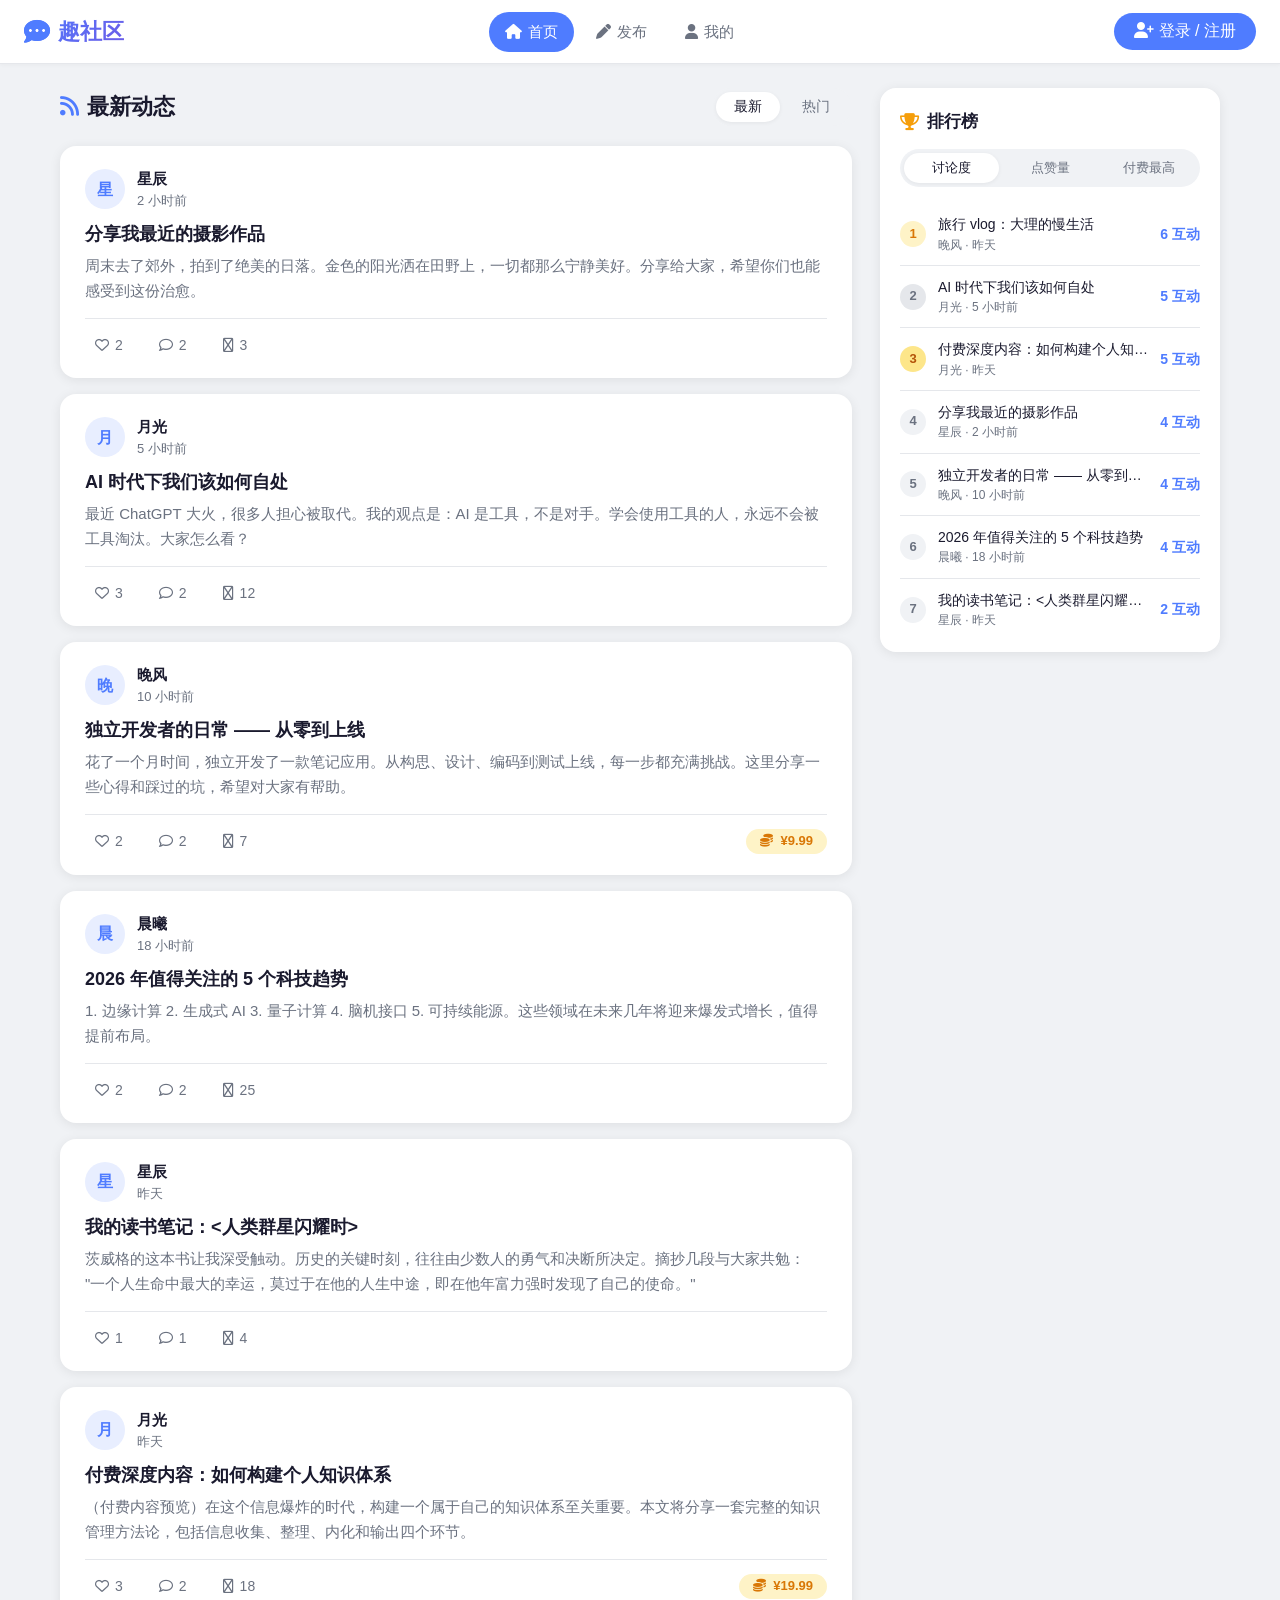
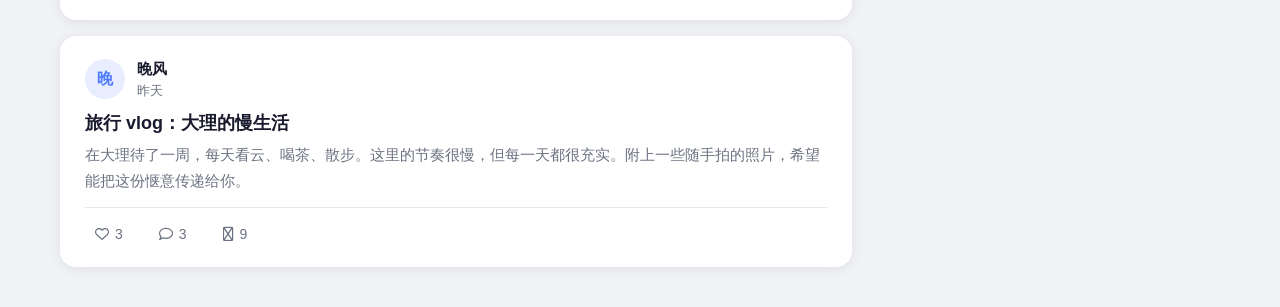
==== deepseek_html_20260630_fe4e13.html @ 23876067 "Add files via upload" ====
<!DOCTYPE html>
<html lang="zh-CN">
<head>
    <meta charset="UTF-8" />
    <meta name="viewport" content="width=device-width, initial-scale=1.0" />
    <title>趣社区 - 自由分享交流</title>
    <!-- Font Awesome -->
    <link rel="stylesheet" href="https://cdnjs.cloudflare.com/ajax/libs/font-awesome/6.4.0/css/all.min.css" />
    <style>
        /* ===== CSS 变量 & 重置 ===== */
        :root {
            --primary: #4F7CFF;
            --primary-dark: #3a5fd9;
            --primary-light: #e8eeff;
            --secondary: #6C5CE7;
            --bg: #F0F2F5;
            --card-bg: #ffffff;
            --text: #1a1a2e;
            --text-secondary: #6b7280;
            --border: #e5e7eb;
            --shadow: 0 2px 12px rgba(0, 0, 0, 0.08);
            --radius: 16px;
            --radius-sm: 10px;
            --nav-height: 64px;
            --max-width: 1200px;
            --transition: 0.25s ease;
        }
        * {
            margin: 0;
            padding: 0;
            box-sizing: border-box;
        }
        body {
            font-family: -apple-system, BlinkMacSystemFont, "Segoe UI", Roboto, "Helvetica Neue", Arial, sans-serif;
            background: var(--bg);
            color: var(--text);
            padding-top: var(--nav-height);
            line-height: 1.6;
        }
        a {
            text-decoration: none;
            color: inherit;
        }
        button {
            cursor: pointer;
            border: none;
            outline: none;
            font-family: inherit;
            font-size: inherit;
            background: none;
        }
        input,
        textarea {
            font-family: inherit;
            font-size: inherit;
            outline: none;
            border: none;
        }
        img {
            display: block;
        }
        .hidden {
            display: none !important;
        }

        /* ===== 导航栏 ===== */
        .navbar {
            position: fixed;
            top: 0;
            left: 0;
            right: 0;
            height: var(--nav-height);
            background: var(--card-bg);
            border-bottom: 1px solid var(--border);
            display: flex;
            align-items: center;
            justify-content: space-between;
            padding: 0 24px;
            z-index: 1000;
            box-shadow: 0 1px 4px rgba(0, 0, 0, 0.04);
        }
        .navbar .logo {
            font-size: 22px;
            font-weight: 700;
            background: linear-gradient(135deg, var(--primary), var(--secondary));
            -webkit-background-clip: text;
            -webkit-text-fill-color: transparent;
            display: flex;
            align-items: center;
            gap: 8px;
        }
        .navbar .logo i {
            -webkit-text-fill-color: var(--primary);
            font-size: 26px;
        }
        .navbar .nav-links {
            display: flex;
            align-items: center;
            gap: 6px;
        }
        .navbar .nav-links a,
        .navbar .nav-links button {
            padding: 8px 16px;
            border-radius: 30px;
            font-size: 15px;
            font-weight: 500;
            color: var(--text-secondary);
            transition: var(--transition);
            display: flex;
            align-items: center;
            gap: 6px;
        }
        .navbar .nav-links a:hover,
        .navbar .nav-links button:hover {
            background: var(--primary-light);
            color: var(--primary);
        }
        .navbar .nav-links a.active {
            background: var(--primary);
            color: #fff;
        }
        .navbar .nav-links a.active:hover {
            background: var(--primary-dark);
        }
        .navbar .user-area {
            display: flex;
            align-items: center;
            gap: 12px;
        }
        .navbar .user-area .avatar-sm {
            width: 34px;
            height: 34px;
            border-radius: 50%;
            background: var(--primary-light);
            color: var(--primary);
            display: flex;
            align-items: center;
            justify-content: center;
            font-weight: 600;
            font-size: 15px;
            flex-shrink: 0;
        }
        .navbar .user-area .username {
            font-weight: 500;
            font-size: 14px;
            color: var(--text);
        }
        .navbar .user-area .btn-login {
            background: var(--primary);
            color: #fff;
            padding: 8px 20px;
            border-radius: 30px;
            font-weight: 500;
            transition: var(--transition);
        }
        .navbar .user-area .btn-login:hover {
            background: var(--primary-dark);
            transform: translateY(-1px);
        }
        .navbar .user-area .btn-logout {
            color: var(--text-secondary);
            padding: 6px 12px;
            border-radius: 30px;
            font-weight: 400;
            transition: var(--transition);
        }
        .navbar .user-area .btn-logout:hover {
            background: #fee2e2;
            color: #dc2626;
        }

        /* ===== 移动端菜单 ===== */
        .nav-toggle {
            display: none;
            font-size: 24px;
            color: var(--text);
            background: none;
            border: none;
            padding: 4px 8px;
        }
        @media (max-width: 820px) {
            .nav-toggle {
                display: block;
            }
            .navbar .nav-links {
                position: absolute;
                top: var(--nav-height);
                left: 0;
                right: 0;
                background: var(--card-bg);
                flex-direction: column;
                padding: 16px 24px;
                gap: 4px;
                border-bottom: 1px solid var(--border);
                box-shadow: var(--shadow);
                display: none;
            }
            .navbar .nav-links.open {
                display: flex;
            }
            .navbar .nav-links a,
            .navbar .nav-links button {
                width: 100%;
                padding: 12px 16px;
                justify-content: center;
            }
            .navbar .user-area .username {
                display: none;
            }
        }

        /* ===== 主容器 ===== */
        .container {
            max-width: var(--max-width);
            margin: 0 auto;
            padding: 24px 20px;
            display: grid;
            grid-template-columns: 1fr 340px;
            gap: 28px;
        }
        @media (max-width: 960px) {
            .container {
                grid-template-columns: 1fr;
            }
        }

        /* ===== 帖子列表 ===== */
        .feed-header {
            display: flex;
            align-items: center;
            justify-content: space-between;
            margin-bottom: 20px;
            flex-wrap: wrap;
            gap: 12px;
        }
        .feed-header h2 {
            font-size: 22px;
            font-weight: 700;
        }
        .feed-header .tabs {
            display: flex;
            gap: 4px;
            background: var(--bg);
            padding: 4px;
            border-radius: 30px;
        }
        .feed-header .tabs button {
            padding: 6px 18px;
            border-radius: 30px;
            font-size: 14px;
            font-weight: 500;
            color: var(--text-secondary);
            transition: var(--transition);
        }
        .feed-header .tabs button.active {
            background: var(--card-bg);
            color: var(--text);
            box-shadow: 0 1px 4px rgba(0, 0, 0, 0.06);
        }
        .feed-header .tabs button:hover:not(.active) {
            color: var(--text);
        }

        /* ===== 帖子卡片 ===== */
        .post-card {
            background: var(--card-bg);
            border-radius: var(--radius);
            padding: 20px 24px;
            margin-bottom: 16px;
            box-shadow: var(--shadow);
            transition: var(--transition);
            border: 1px solid transparent;
            cursor: pointer;
        }
        .post-card:hover {
            border-color: var(--border);
            box-shadow: 0 4px 20px rgba(0, 0, 0, 0.06);
        }
        .post-card .post-header {
            display: flex;
            align-items: center;
            gap: 12px;
            margin-bottom: 10px;
        }
        .post-card .post-header .avatar {
            width: 40px;
            height: 40px;
            border-radius: 50%;
            background: var(--primary-light);
            color: var(--primary);
            display: flex;
            align-items: center;
            justify-content: center;
            font-weight: 600;
            font-size: 16px;
            flex-shrink: 0;
        }
        .post-card .post-header .info .name {
            font-weight: 600;
            font-size: 15px;
        }
        .post-card .post-header .info .time {
            font-size: 13px;
            color: var(--text-secondary);
        }
        .post-card .post-title {
            font-size: 18px;
            font-weight: 600;
            margin-bottom: 6px;
            line-height: 1.4;
        }
        .post-card .post-content {
            color: var(--text-secondary);
            font-size: 15px;
            display: -webkit-box;
            -webkit-line-clamp: 3;
            -webkit-box-orient: vertical;
            overflow: hidden;
            line-height: 1.7;
        }
        .post-card .post-content.expanded {
            -webkit-line-clamp: unset;
        }
        .post-card .post-meta {
            display: flex;
            align-items: center;
            gap: 16px;
            margin-top: 14px;
            padding-top: 14px;
            border-top: 1px solid var(--border);
            flex-wrap: wrap;
        }
        .post-card .post-meta .action-btn {
            display: flex;
            align-items: center;
            gap: 6px;
            font-size: 14px;
            color: var(--text-secondary);
            padding: 4px 10px;
            border-radius: 30px;
            transition: var(--transition);
            background: transparent;
        }
        .post-card .post-meta .action-btn:hover {
            background: var(--primary-light);
            color: var(--primary);
        }
        .post-card .post-meta .action-btn.liked {
            color: var(--primary);
        }
        .post-card .post-meta .action-btn.liked i {
            font-weight: 900;
        }
        .post-card .post-meta .action-btn .count {
            font-weight: 500;
        }
        .post-card .post-meta .price-tag {
            margin-left: auto;
            background: #fef3c7;
            color: #d97706;
            padding: 2px 14px;
            border-radius: 30px;
            font-size: 13px;
            font-weight: 600;
        }
        .post-card .post-meta .price-tag i {
            margin-right: 4px;
        }

        /* ===== 排行榜 ===== */
        .sidebar {
            position: sticky;
            top: calc(var(--nav-height) + 24px);
            align-self: start;
        }
        .sidebar .rank-card {
            background: var(--card-bg);
            border-radius: var(--radius);
            padding: 20px 20px 12px;
            box-shadow: var(--shadow);
        }
        .sidebar .rank-card .rank-tabs {
            display: flex;
            gap: 4px;
            background: var(--bg);
            padding: 4px;
            border-radius: 30px;
            margin-bottom: 16px;
        }
        .sidebar .rank-card .rank-tabs button {
            flex: 1;
            padding: 6px 0;
            border-radius: 30px;
            font-size: 13px;
            font-weight: 500;
            color: var(--text-secondary);
            transition: var(--transition);
            text-align: center;
        }
        .sidebar .rank-card .rank-tabs button.active {
            background: var(--card-bg);
            color: var(--text);
            box-shadow: 0 1px 4px rgba(0, 0, 0, 0.06);
        }
        .sidebar .rank-list .rank-item {
            display: flex;
            align-items: center;
            gap: 12px;
            padding: 10px 0;
            border-bottom: 1px solid var(--border);
            cursor: pointer;
            transition: var(--transition);
        }
        .sidebar .rank-list .rank-item:last-child {
            border-bottom: none;
        }
        .sidebar .rank-list .rank-item:hover {
            background: var(--primary-light);
            margin: 0 -8px;
            padding-left: 8px;
            padding-right: 8px;
            border-radius: var(--radius-sm);
        }
        .sidebar .rank-list .rank-item .rank-num {
            width: 26px;
            height: 26px;
            border-radius: 50%;
            background: var(--bg);
            display: flex;
            align-items: center;
            justify-content: center;
            font-size: 13px;
            font-weight: 700;
            color: var(--text-secondary);
            flex-shrink: 0;
        }
        .sidebar .rank-list .rank-item .rank-num.top1 {
            background: #fef3c7;
            color: #d97706;
        }
        .sidebar .rank-list .rank-item .rank-num.top2 {
            background: #e5e7eb;
            color: #6b7280;
        }
        .sidebar .rank-list .rank-item .rank-num.top3 {
            background: #fde68a;
            color: #b45309;
        }
        .sidebar .rank-list .rank-item .rank-info {
            flex: 1;
            min-width: 0;
        }
        .sidebar .rank-list .rank-item .rank-info .r-title {
            font-weight: 500;
            font-size: 14px;
            white-space: nowrap;
            overflow: hidden;
            text-overflow: ellipsis;
        }
        .sidebar .rank-list .rank-item .rank-info .r-meta {
            font-size: 12px;
            color: var(--text-secondary);
        }
        .sidebar .rank-list .rank-item .rank-value {
            font-weight: 600;
            font-size: 14px;
            color: var(--primary);
            flex-shrink: 0;
        }
        .sidebar .rank-empty {
            text-align: center;
            color: var(--text-secondary);
            padding: 20px 0;
            font-size: 14px;
        }

        /* ===== 发布页面 ===== */
        .page {
            display: none;
            animation: fadeUp 0.3s ease;
        }
        .page.active {
            display: block;
        }
        @keyframes fadeUp {
            from {
                opacity: 0;
                transform: translateY(12px);
            }
            to {
                opacity: 1;
                transform: translateY(0);
            }
        }
        .page-title {
            font-size: 24px;
            font-weight: 700;
            margin-bottom: 20px;
        }
        .publish-box {
            background: var(--card-bg);
            border-radius: var(--radius);
            padding: 28px 32px;
            box-shadow: var(--shadow);
            max-width: 720px;
        }
        .publish-box .form-group {
            margin-bottom: 18px;
        }
        .publish-box .form-group label {
            display: block;
            font-weight: 600;
            font-size: 14px;
            margin-bottom: 6px;
        }
        .publish-box .form-group input,
        .publish-box .form-group textarea {
            width: 100%;
            padding: 12px 16px;
            border: 1px solid var(--border);
            border-radius: var(--radius-sm);
            background: var(--bg);
            transition: var(--transition);
            font-size: 15px;
        }
        .publish-box .form-group input:focus,
        .publish-box .form-group textarea:focus {
            border-color: var(--primary);
            background: #fff;
            box-shadow: 0 0 0 3px rgba(79, 124, 255, 0.12);
        }
        .publish-box .form-group textarea {
            min-height: 140px;
            resize: vertical;
        }
        .publish-box .form-group .input-hint {
            font-size: 13px;
            color: var(--text-secondary);
            margin-top: 4px;
        }
        .publish-box .btn-publish {
            background: linear-gradient(135deg, var(--primary), var(--secondary));
            color: #fff;
            padding: 12px 40px;
            border-radius: 30px;
            font-weight: 600;
            font-size: 16px;
            transition: var(--transition);
            box-shadow: 0 4px 14px rgba(79, 124, 255, 0.35);
        }
        .publish-box .btn-publish:hover {
            transform: translateY(-2px);
            box-shadow: 0 6px 24px rgba(79, 124, 255, 0.45);
        }

        /* ===== 帖子详情（模态框） ===== */
        .modal-overlay {
            position: fixed;
            inset: 0;
            background: rgba(0, 0, 0, 0.45);
            backdrop-filter: blur(4px);
            display: none;
            align-items: center;
            justify-content: center;
            z-index: 2000;
            padding: 20px;
            animation: fadeIn 0.25s ease;
        }
        .modal-overlay.open {
            display: flex;
        }
        @keyframes fadeIn {
            from {
                opacity: 0;
            }
            to {
                opacity: 1;
            }
        }
        .modal-content {
            background: var(--card-bg);
            border-radius: var(--radius);
            max-width: 700px;
            width: 100%;
            max-height: 90vh;
            overflow-y: auto;
            padding: 32px 36px;
            position: relative;
            animation: slideUp 0.3s ease;
            box-shadow: 0 20px 60px rgba(0, 0, 0, 0.2);
        }
        @keyframes slideUp {
            from {
                opacity: 0;
                transform: translateY(30px) scale(0.97);
            }
            to {
                opacity: 1;
                transform: translateY(0) scale(1);
            }
        }
        .modal-content .modal-close {
            position: sticky;
            top: 0;
            float: right;
            font-size: 26px;
            color: var(--text-secondary);
            background: var(--bg);
            width: 40px;
            height: 40px;
            border-radius: 50%;
            display: flex;
            align-items: center;
            justify-content: center;
            transition: var(--transition);
            z-index: 10;
            margin-bottom: 8px;
        }
        .modal-content .modal-close:hover {
            background: #fee2e2;
            color: #dc2626;
        }
        .modal-content .detail-header {
            display: flex;
            align-items: center;
            gap: 12px;
            margin-bottom: 12px;
        }
        .modal-content .detail-header .avatar {
            width: 44px;
            height: 44px;
            border-radius: 50%;
            background: var(--primary-light);
            color: var(--primary);
            display: flex;
            align-items: center;
            justify-content: center;
            font-weight: 600;
            font-size: 18px;
            flex-shrink: 0;
        }
        .modal-content .detail-header .info .name {
            font-weight: 600;
            font-size: 16px;
        }
        .modal-content .detail-header .info .time {
            font-size: 13px;
            color: var(--text-secondary);
        }
        .modal-content .detail-title {
            font-size: 24px;
            font-weight: 700;
            margin: 8px 0 12px;
            line-height: 1.3;
        }
        .modal-content .detail-body {
            font-size: 16px;
            line-height: 1.8;
            color: var(--text-secondary);
            white-space: pre-wrap;
            word-break: break-word;
        }
        .modal-content .detail-meta {
            display: flex;
            align-items: center;
            gap: 20px;
            margin: 18px 0 20px;
            padding: 14px 0;
            border-top: 1px solid var(--border);
            border-bottom: 1px solid var(--border);
            flex-wrap: wrap;
        }
        .modal-content .detail-meta .action-btn {
            display: flex;
            align-items: center;
            gap: 6px;
            font-size: 15px;
            color: var(--text-secondary);
            padding: 4px 12px;
            border-radius: 30px;
            transition: var(--transition);
            background: transparent;
        }
        .modal-content .detail-meta .action-btn:hover {
            background: var(--primary-light);
            color: var(--primary);
        }
        .modal-content .detail-meta .action-btn.liked {
            color: var(--primary);
        }
        .modal-content .detail-meta .action-btn.liked i {
            font-weight: 900;
        }
        .modal-content .detail-meta .price-tag {
            background: #fef3c7;
            color: #d97706;
            padding: 2px 16px;
            border-radius: 30px;
            font-size: 14px;
            font-weight: 600;
        }
        /* 评论 */
        .comments-section {
            margin-top: 20px;
        }
        .comments-section .comment-title {
            font-weight: 600;
            font-size: 16px;
            margin-bottom: 12px;
        }
        .comments-section .comment-input {
            display: flex;
            gap: 10px;
            margin-bottom: 16px;
        }
        .comments-section .comment-input input {
            flex: 1;
            padding: 10px 16px;
            border: 1px solid var(--border);
            border-radius: 30px;
            background: var(--bg);
            transition: var(--transition);
            font-size: 14px;
        }
        .comments-section .comment-input input:focus {
            border-color: var(--primary);
            background: #fff;
        }
        .comments-section .comment-input button {
            padding: 10px 24px;
            background: var(--primary);
            color: #fff;
            border-radius: 30px;
            font-weight: 500;
            transition: var(--transition);
            flex-shrink: 0;
        }
        .comments-section .comment-input button:hover {
            background: var(--primary-dark);
        }
        .comments-section .comment-item {
            display: flex;
            gap: 12px;
            padding: 12px 0;
            border-bottom: 1px solid var(--border);
        }
        .comments-section .comment-item:last-child {
            border-bottom: none;
        }
        .comments-section .comment-item .c-avatar {
            width: 32px;
            height: 32px;
            border-radius: 50%;
            background: var(--primary-light);
            color: var(--primary);
            display: flex;
            align-items: center;
            justify-content: center;
            font-weight: 600;
            font-size: 13px;
            flex-shrink: 0;
        }
        .comments-section .comment-item .c-body .c-name {
            font-weight: 600;
            font-size: 14px;
        }
        .comments-section .comment-item .c-body .c-time {
            font-size: 12px;
            color: var(--text-secondary);
            margin-left: 8px;
        }
        .comments-section .comment-item .c-body .c-text {
            font-size: 14px;
            color: var(--text-secondary);
            margin-top: 2px;
        }
        .comments-section .comment-empty {
            color: var(--text-secondary);
            font-size: 14px;
            text-align: center;
            padding: 16px 0;
        }

        /* ===== 个人中心 ===== */
        .profile-box {
            background: var(--card-bg);
            border-radius: var(--radius);
            padding: 28px 32px;
            box-shadow: var(--shadow);
            max-width: 720px;
        }
        .profile-box .profile-head {
            display: flex;
            align-items: center;
            gap: 20px;
            margin-bottom: 24px;
            flex-wrap: wrap;
        }
        .profile-box .profile-head .big-avatar {
            width: 72px;
            height: 72px;
            border-radius: 50%;
            background: var(--primary-light);
            color: var(--primary);
            display: flex;
            align-items: center;
            justify-content: center;
            font-size: 30px;
            font-weight: 700;
        }
        .profile-box .profile-head .p-info .p-name {
            font-size: 20px;
            font-weight: 700;
        }
        .profile-box .profile-head .p-info .p-joined {
            font-size: 14px;
            color: var(--text-secondary);
        }
        .profile-box .profile-posts .pp-title {
            font-weight: 600;
            font-size: 16px;
            margin-bottom: 12px;
            border-bottom: 1px solid var(--border);
            padding-bottom: 8px;
        }
        .profile-box .profile-posts .pp-item {
            padding: 10px 0;
            border-bottom: 1px solid var(--border);
            cursor: pointer;
            transition: var(--transition);
        }
        .profile-box .profile-posts .pp-item:hover {
            background: var(--primary-light);
            margin: 0 -12px;
            padding-left: 12px;
            padding-right: 12px;
            border-radius: var(--radius-sm);
        }
        .profile-box .profile-posts .pp-item .pp-title-text {
            font-weight: 500;
        }
        .profile-box .profile-posts .pp-item .pp-meta {
            font-size: 13px;
            color: var(--text-secondary);
        }
        .profile-box .profile-empty {
            color: var(--text-secondary);
            text-align: center;
            padding: 30px 0;
        }

        /* ===== Toast 提示 ===== */
        .toast {
            position: fixed;
            bottom: 30px;
            left: 50%;
            transform: translateX(-50%);
            background: #1f2937;
            color: #fff;
            padding: 12px 28px;
            border-radius: 30px;
            font-size: 14px;
            font-weight: 500;
            box-shadow: 0 8px 32px rgba(0, 0, 0, 0.2);
            z-index: 9999;
            opacity: 0;
            transition: opacity 0.35s ease, transform 0.35s ease;
            pointer-events: none;
            max-width: 90vw;
            text-align: center;
        }
        .toast.show {
            opacity: 1;
            transform: translateX(-50%) translateY(0);
        }
        .toast.success {
            background: #065f46;
        }
        .toast.error {
            background: #991b1b;
        }
        .toast.info {
            background: #1e40af;
        }

        /* ===== 登录注册模态框 ===== */
        .auth-modal .modal-content {
            max-width: 420px;
            padding: 32px 28px;
        }
        .auth-modal .auth-title {
            font-size: 24px;
            font-weight: 700;
            text-align: center;
            margin-bottom: 6px;
        }
        .auth-modal .auth-sub {
            text-align: center;
            color: var(--text-secondary);
            font-size: 14px;
            margin-bottom: 20px;
        }
        .auth-modal .auth-switch {
            text-align: center;
            font-size: 14px;
            color: var(--text-secondary);
            margin-top: 16px;
        }
        .auth-modal .auth-switch a {
            color: var(--primary);
            font-weight: 600;
            cursor: pointer;
        }
        .auth-modal .auth-switch a:hover {
            text-decoration: underline;
        }
        .auth-modal .form-group {
            margin-bottom: 14px;
        }
        .auth-modal .form-group label {
            display: block;
            font-weight: 500;
            font-size: 14px;
            margin-bottom: 4px;
        }
        .auth-modal .form-group input {
            width: 100%;
            padding: 10px 14px;
            border: 1px solid var(--border);
            border-radius: var(--radius-sm);
            background: var(--bg);
            transition: var(--transition);
            font-size: 15px;
        }
        .auth-modal .form-group input:focus {
            border-color: var(--primary);
            background: #fff;
            box-shadow: 0 0 0 3px rgba(79, 124, 255, 0.12);
        }
        .auth-modal .btn-auth {
            width: 100%;
            padding: 12px;
            background: linear-gradient(135deg, var(--primary), var(--secondary));
            color: #fff;
            border-radius: 30px;
            font-weight: 600;
            font-size: 16px;
            transition: var(--transition);
            margin-top: 6px;
            box-shadow: 0 4px 14px rgba(79, 124, 255, 0.3);
        }
        .auth-modal .btn-auth:hover {
            transform: translateY(-2px);
            box-shadow: 0 6px 24px rgba(79, 124, 255, 0.4);
        }

        /* ===== 分享弹窗 ===== */
        .share-modal .modal-content {
            max-width: 420px;
            text-align: center;
            padding: 32px 28px;
        }
        .share-modal .share-icon {
            font-size: 48px;
            color: var(--primary);
            margin-bottom: 10px;
        }
        .share-modal .share-title {
            font-size: 20px;
            font-weight: 700;
            margin-bottom: 4px;
        }
        .share-modal .share-desc {
            color: var(--text-secondary);
            font-size: 14px;
            margin-bottom: 18px;
        }
        .share-modal .share-link-box {
            display: flex;
            gap: 8px;
            background: var(--bg);
            border-radius: var(--radius-sm);
            padding: 4px;
        }
        .share-modal .share-link-box input {
            flex: 1;
            padding: 10px 14px;
            background: transparent;
            border: none;
            font-size: 14px;
            color: var(--text);
        }
        .share-modal .share-link-box button {
            padding: 10px 20px;
            background: var(--primary);
            color: #fff;
            border-radius: var(--radius-sm);
            font-weight: 500;
            transition: var(--transition);
            flex-shrink: 0;
        }
        .share-modal .share-link-box button:hover {
            background: var(--primary-dark);
        }
        .share-modal .share-social {
            display: flex;
            justify-content: center;
            gap: 16px;
            margin-top: 18px;
        }
        .share-modal .share-social button {
            width: 48px;
            height: 48px;
            border-radius: 50%;
            background: var(--bg);
            color: var(--text-secondary);
            font-size: 22px;
            transition: var(--transition);
            display: flex;
            align-items: center;
            justify-content: center;
        }
        .share-modal .share-social button:hover {
            background: var(--primary-light);
            color: var(--primary);
            transform: scale(1.08);
        }

        /* ===== 滚动条 ===== */
        ::-webkit-scrollbar {
            width: 6px;
        }
        ::-webkit-scrollbar-track {
            background: var(--bg);
        }
        ::-webkit-scrollbar-thumb {
            background: #c4c8d0;
            border-radius: 10px;
        }
        ::-webkit-scrollbar-thumb:hover {
            background: #a0a6b0;
        }

        /* ===== 通用工具 ===== */
        .text-center {
            text-align: center;
        }
        .mt-8 {
            margin-top: 8px;
        }
        .mb-8 {
            margin-bottom: 8px;
        }
        .gap-8 {
            gap: 8px;
        }
        .flex-center {
            display: flex;
            align-items: center;
            justify-content: center;
        }
    </style>
</head>
<body>

    <!-- ===== Toast 提示 ===== -->
    <div id="toast" class="toast"></div>

    <!-- ===== 导航栏 ===== -->
    <nav class="navbar" id="navbar">
        <div class="logo">
            <i class="fas fa-comment-dots"></i> 趣社区
        </div>
        <button class="nav-toggle" id="navToggle" aria-label="菜单">
            <i class="fas fa-bars"></i>
        </button>
        <div class="nav-links" id="navLinks">
            <a href="#" class="active" data-page="home"><i class="fas fa-home"></i> 首页</a>
            <a href="#" data-page="publish"><i class="fas fa-pen"></i> 发布</a>
            <a href="#" data-page="profile"><i class="fas fa-user"></i> 我的</a>
        </div>
        <div class="user-area" id="userArea">
            <!-- 由 JS 渲染 -->
        </div>
    </nav>

    <!-- ===== 主容器 ===== -->
    <div class="container" id="appContainer">

        <!-- ===== 首页 ===== -->
        <div class="page active" id="page-home">
            <div class="feed-header">
                <h2><i class="fas fa-rss" style="color:var(--primary);margin-right:8px;"></i>最新动态</h2>
                <div class="tabs" id="feedTabs">
                    <button class="active" data-sort="new">最新</button>
                    <button data-sort="hot">热门</button>
                </div>
            </div>
            <div id="postList">
                <!-- 由 JS 渲染 -->
            </div>
        </div>

        <!-- ===== 发布页 ===== -->
        <div class="page" id="page-publish">
            <div class="page-title"><i class="fas fa-feather-alt" style="color:var(--primary);margin-right:10px;"></i>发布帖子</div>
            <div class="publish-box">
                <div class="form-group">
                    <label>标题 <span style="color:#ef4444;">*</span></label>
                    <input type="text" id="pubTitle" placeholder="输入标题..." maxlength="80" />
                </div>
                <div class="form-group">
                    <label>内容 <span style="color:#ef4444;">*</span></label>
                    <textarea id="pubContent" placeholder="分享你的想法..." maxlength="5000"></textarea>
                </div>
                <div class="form-group">
                    <label>付费金额 (元) <span style="color:var(--text-secondary);font-weight:400;font-size:13px;">— 设为0则免费</span></label>
                    <input type="number" id="pubPrice" placeholder="0" min="0" step="0.01" value="0" />
                </div>
                <button class="btn-publish" id="btnPublish"><i class="fas fa-paper-plane" style="margin-right:8px;"></i>发布</button>
            </div>
        </div>

        <!-- ===== 个人中心 ===== -->
        <div class="page" id="page-profile">
            <div class="page-title"><i class="fas fa-user-circle" style="color:var(--primary);margin-right:10px;"></i>个人中心</div>
            <div class="profile-box" id="profileBox">
                <!-- 由 JS 渲染 -->
            </div>
        </div>

        <!-- ===== 侧边栏 (排行榜) ===== -->
        <aside class="sidebar" id="sidebar">
            <div class="rank-card">
                <h3 style="font-size:17px;font-weight:700;margin-bottom:14px;display:flex;align-items:center;gap:8px;">
                    <i class="fas fa-trophy" style="color:#f59e0b;"></i> 排行榜
                </h3>
                <div class="rank-tabs" id="rankTabs">
                    <button class="active" data-rank="discuss">讨论度</button>
                    <button data-rank="likes">点赞量</button>
                    <button data-rank="price">付费最高</button>
                </div>
                <div class="rank-list" id="rankList">
                    <!-- 由 JS 渲染 -->
                </div>
            </div>
        </aside>
    </div>

    <!-- ===== 帖子详情模态框 ===== -->
    <div class="modal-overlay" id="detailModal">
        <div class="modal-content">
            <button class="modal-close" id="detailClose"><i class="fas fa-times"></i></button>
            <div id="detailContent">
                <!-- 由 JS 渲染 -->
            </div>
        </div>
    </div>

    <!-- ===== 登录/注册模态框 ===== -->
    <div class="modal-overlay auth-modal" id="authModal">
        <div class="modal-content">
            <button class="modal-close" id="authClose"><i class="fas fa-times"></i></button>
            <div id="authContent">
                <!-- 由 JS 渲染 -->
            </div>
        </div>
    </div>

    <!-- ===== 分享模态框 ===== -->
    <div class="modal-overlay share-modal" id="shareModal">
        <div class="modal-content">
            <button class="modal-close" id="shareClose"><i class="fas fa-times"></i></button>
            <div class="share-icon"><i class="fas fa-share-alt"></i></div>
            <div class="share-title">分享这篇帖子</div>
            <div class="share-desc">复制链接或分享到社交平台</div>
            <div class="share-link-box">
                <input type="text" id="shareLinkInput" readonly />
                <button id="shareCopyBtn"><i class="fas fa-copy"></i> 复制</button>
            </div>
            <div class="share-social">
                <button title="微信"><i class="fab fa-weixin"></i></button>
                <button title="微博"><i class="fab fa-weibo"></i></button>
                <button title="QQ"><i class="fab fa-qq"></i></button>
                <button title="Twitter"><i class="fab fa-twitter"></i></button>
            </div>
        </div>
    </div>

    <script>
        // ================================================================
        //  DATA LAYER
        // ================================================================
        const STORAGE_KEY = 'quCommunityData';
        let data = loadData();

        function getDefaultData() {
            return {
                users: [],
                posts: [],
                nextUserId: 1,
                nextPostId: 1,
            };
        }

        function loadData() {
            try {
                const raw = localStorage.getItem(STORAGE_KEY);
                if (raw) {
                    const parsed = JSON.parse(raw);
                    if (parsed && typeof parsed === 'object') {
                        // 保证所有字段存在
                        const def = getDefaultData();
                        for (const k in def) {
                            if (!(k in parsed)) parsed[k] = def[k];
                        }
                        return parsed;
                    }
                }
            } catch (_) { /* ignore */ }
            return getDefaultData();
        }

        function saveData() {
            localStorage.setItem(STORAGE_KEY, JSON.stringify(data));
        }

        // ================================================================
        //  INIT SAMPLE DATA (if empty)
        // ================================================================
        function initSampleData() {
            if (data.users.length > 0) return;
            const now = Date.now();
            const users = [
                { id: 1, username: '星辰', password: '123456', avatar: '', joined: now - 86400000 * 30 },
                { id: 2, username: '月光', password: '123456', avatar: '', joined: now - 86400000 * 20 },
                { id: 3, username: '晚风', password: '123456', avatar: '', joined: now - 86400000 * 10 },
                { id: 4, username: '晨曦', password: '123456', avatar: '', joined: now - 86400000 * 5 },
            ];
            data.users = users;
            data.nextUserId = 5;

            const posts = [
                { id: 1, title: '分享我最近的摄影作品', content: '周末去了郊外，拍到了绝美的日落。金色的阳光洒在田野上，一切都那么宁静美好。分享给大家，希望你们也能感受到这份治愈。', authorId: 1,
                    authorName: '星辰', time: now - 3600000 * 2, likes: [2, 3], comments: [{ id: 'c1', authorId: 2,
                        authorName: '月光', content: '太美了！求地点！', time: now - 3600000 * 1.5 }, { id: 'c2',
                        authorId: 3, authorName: '晚风', content: '光影处理得太棒了', time: now - 3600000 * 1.2 }],
                    views: 45, shares: 3, price: 0 },
                { id: 2, title: 'AI 时代下我们该如何自处', content: '最近 ChatGPT 大火，很多人担心被取代。我的观点是：AI 是工具，不是对手。学会使用工具的人，永远不会被工具淘汰。大家怎么看？', authorId: 2,
                    authorName: '月光', time: now - 3600000 * 5, likes: [1, 3, 4], comments: [{ id: 'c3',
                        authorId: 1, authorName: '星辰', content: '说得对，人机协作才是未来', time: now - 3600000 * 4.5 },
                    { id: 'c4', authorId: 4, authorName: '晨曦', content: '我觉得还是要保持学习的热情', time: now -
                            3600000 * 4 }], views: 128, shares: 12, price: 0 },
                { id: 3, title: '独立开发者的日常 —— 从零到上线', content: '花了一个月时间，独立开发了一款笔记应用。从构思、设计、编码到测试上线，每一步都充满挑战。这里分享一些心得和踩过的坑，希望对大家有帮助。', authorId: 3,
                    authorName: '晚风', time: now - 3600000 * 10, likes: [1, 4], comments: [{ id: 'c5',
                        authorId: 1, authorName: '星辰', content: '太强了！我也想学独立开发', time: now - 3600000 * 9 },
                    { id: 'c6', authorId: 2, authorName: '月光', content: '后端用的什么框架？', time: now - 3600000 *
                            8.5 }], views: 89, shares: 7, price: 9.99 },
                { id: 4, title: '2026 年值得关注的 5 个科技趋势', content: '1. 边缘计算 2. 生成式 AI 3. 量子计算 4. 脑机接口 5. 可持续能源。这些领域在未来几年将迎来爆发式增长，值得提前布局。', authorId: 4,
                    authorName: '晨曦', time: now - 3600000 * 18, likes: [2, 3], comments: [{ id: 'c7',
                        authorId: 2, authorName: '月光', content: '量子计算还早吧？', time: now - 3600000 * 17 },
                    { id: 'c8', authorId: 3, authorName: '晚风', content: '边缘计算确实是大趋势', time: now - 3600000 *
                            16.5 }], views: 210, shares: 25, price: 0 },
                { id: 5, title: '我的读书笔记：<人类群星闪耀时>', content: '茨威格的这本书让我深受触动。历史的关键时刻，往往由少数人的勇气和决断所决定。摘抄几段与大家共勉： "一个人生命中最大的幸运，莫过于在他的人生中途，即在他年富力强时发现了自己的使命。"', authorId: 1,
                    authorName: '星辰', time: now - 3600000 * 24, likes: [4], comments: [{ id: 'c9',
                        authorId: 4, authorName: '晨曦', content: '这本书我也读过，真的很震撼', time: now - 3600000 *
                            23 }], views: 56, shares: 4, price: 0 },
                { id: 6, title: '付费深度内容：如何构建个人知识体系', content: '（付费内容预览）在这个信息爆炸的时代，构建一个属于自己的知识体系至关重要。本文将分享一套完整的知识管理方法论，包括信息收集、整理、内化和输出四个环节。', authorId: 2,
                    authorName: '月光', time: now - 3600000 * 30, likes: [1, 3, 4], comments: [{ id: 'c10',
                        authorId: 1, authorName: '星辰', content: '付费支持！干货满满', time: now - 3600000 * 29 },
                    { id: 'c11', authorId: 3, authorName: '晚风', content: '已购，内容很值', time: now - 3600000 *
                            28 }], views: 320, shares: 18, price: 19.99 },
                { id: 7, title: '旅行 vlog：大理的慢生活', content: '在大理待了一周，每天看云、喝茶、散步。这里的节奏很慢，但每一天都很充实。附上一些随手拍的照片，希望能把这份惬意传递给你。', authorId: 3,
                    authorName: '晚风', time: now - 3600000 * 40, likes: [1, 2, 4], comments: [{ id: 'c12',
                        authorId: 1, authorName: '星辰', content: '大理是我一直想去的地方', time: now - 3600000 * 39 },
                    { id: 'c13', authorId: 2, authorName: '月光', content: '照片拍得太有感觉了', time: now - 3600000 *
                            38 }, { id: 'c14', authorId: 4, authorName: '晨曦', content: '下次一起啊！',
                        time: now - 3600000 * 37 }], views: 176, shares: 9, price: 0 },
            ];
            data.posts = posts;
            data.nextPostId = 8;
            saveData();
        }
        initSampleData();

        // ================================================================
        //  STATE
        // ================================================================
        let currentUser = null; // 存储当前登录用户对象
        let currentSort = 'new';
        let currentRank = 'discuss';
        let viewingPostId = null;
        let sharePostId = null;

        // ================================================================
        //  DOM REFS
        // ================================================================
        const $ = (s, ctx = document) => ctx.querySelector(s);
        const $$ = (s, ctx = document) => [...ctx.querySelectorAll(s)];

        const toastEl = $('#toast');
        const navLinks = $('#navLinks');
        const navToggle = $('#navToggle');
        const userArea = $('#userArea');
        const postList = $('#postList');
        const feedTabs = $('#feedTabs');
        const rankTabs = $('#rankTabs');
        const rankList = $('#rankList');
        const detailModal = $('#detailModal');
        const detailContent = $('#detailContent');
        const detailClose = $('#detailClose');
        const authModal = $('#authModal');
        const authContent = $('#authContent');
        const authClose = $('#authClose');
        const shareModal = $('#shareModal');
        const shareLinkInput = $('#shareLinkInput');
        const shareCopyBtn = $('#shareCopyBtn');
        const shareClose = $('#shareClose');
        const btnPublish = $('#btnPublish');
        const pubTitle = $('#pubTitle');
        const pubContent = $('#pubContent');
        const pubPrice = $('#pubPrice');
        const profileBox = $('#profileBox');

        // ================================================================
        //  TOAST
        // ================================================================
        let toastTimer = null;

        function showToast(msg, type = 'info') {
            if (toastTimer) { clearTimeout(toastTimer);
                toastEl.classList.remove('show'); }
            toastEl.textContent = msg;
            toastEl.className = 'toast ' + type;
            // 强制回流
            void toastEl.offsetWidth;
            toastEl.classList.add('show');
            toastTimer = setTimeout(() => {
                toastEl.classList.remove('show');
                toastTimer = null;
            }, 2800);
        }

        // ================================================================
        //  AUTH
        // ================================================================
        function getCurrentUser() {
            if (currentUser) return currentUser;
            const saved = sessionStorage.getItem('quUser');
            if (saved) {
                try {
                    const uid = parseInt(saved, 10);
                    const user = data.users.find(u => u.id === uid);
                    if (user) { currentUser = user; return user; }
                } catch (_) {}
            }
            return null;
        }

        function setCurrentUser(user) {
            currentUser = user;
            if (user) {
                sessionStorage.setItem('quUser', String(user.id));
            } else {
                sessionStorage.removeItem('quUser');
            }
            renderNav();
            renderFeed();
            renderRank();
            renderProfile();
        }

        function requireAuth() {
            const user = getCurrentUser();
            if (!user) {
                showToast('请先登录', 'error');
                openAuthModal();
                return null;
            }
            return user;
        }

        // ================================================================
        //  NAV
        // ================================================================
        function renderNav() {
            const user = getCurrentUser();
            if (user) {
                const initial = user.username.charAt(0).toUpperCase();
                userArea.innerHTML = `
                    <span class="avatar-sm">${initial}</span>
                    <span class="username">${user.username}</span>
                    <button class="btn-logout" id="btnLogout"><i class="fas fa-sign-out-alt"></i> 退出</button>
                `;
                const btnLogout = $('#btnLogout');
                if (btnLogout) btnLogout.addEventListener('click', () => {
                    setCurrentUser(null);
                    showToast('已退出', 'info');
                    closeAllModals();
                });
            } else {
                userArea.innerHTML = `
                    <button class="btn-login" id="btnLogin"><i class="fas fa-user-plus"></i> 登录 / 注册</button>
                `;
                const btnLogin = $('#btnLogin');
                if (btnLogin) btnLogin.addEventListener('click', openAuthModal);
            }
        }

        // 导航切换
        function navigateTo(page) {
            $$('.page').forEach(el => el.classList.remove('active'));
            const target = $('#page-' + page);
            if (target) target.classList.add('active');
            // 更新导航高亮
            $$('.nav-links a').forEach(a => {
                a.classList.toggle('active', a.dataset.page === page);
            });
            // 关闭移动端菜单
            navLinks.classList.remove('open');
            // 如果进入发布页或个人中心，隐藏侧边栏? 但保留, 自适应
            if (page === 'publish' || page === 'profile') {
                $('#sidebar').style.display = 'none';
            } else {
                $('#sidebar').style.display = '';
            }
            if (page === 'home') {
                renderFeed();
                renderRank();
            }
            if (page === 'profile') {
                renderProfile();
            }
        }

        // 导航事件
        $$('.nav-links a').forEach(a => {
            a.addEventListener('click', (e) => {
                e.preventDefault();
                const page = a.dataset.page;
                if (page) navigateTo(page);
            });
        });

        navToggle.addEventListener('click', () => {
            navLinks.classList.toggle('open');
        });

        // ================================================================
        //  AUTH MODAL
        // ================================================================
        let authMode = 'login'; // 'login' | 'register'

        function openAuthModal() {
            authModal.classList.add('open');
            renderAuthForm();
        }

        function closeAuthModal() {
            authModal.classList.remove('open');
        }

        function renderAuthForm() {
            const isLogin = authMode === 'login';
            authContent.innerHTML = `
                <div class="auth-title">${isLogin ? '登录' : '注册'}账号</div>
                <div class="auth-sub">${isLogin ? '欢迎回来！' : '加入趣社区，分享你的精彩'}</div>
                <form id="authForm" autocomplete="off">
                    <div class="form-group">
                        <label>用户名</label>
                        <input type="text" id="authUsername" placeholder="请输入用户名" required />
                    </div>
                    <div class="form-group">
                        <label>密码</label>
                        <input type="password" id="authPassword" placeholder="请输入密码" required />
                    </div>
                    ${!isLogin ? `
                    <div class="form-group">
                        <label>确认密码</label>
                        <input type="password" id="authPassword2" placeholder="请再次输入密码" required />
                    </div>
                    ` : ''}
                    <button type="submit" class="btn-auth">${isLogin ? '登 录' : '注 册'}</button>
                </form>
                <div class="auth-switch">
                    ${isLogin ? '还没有账号？' : '已有账号？'}
                    <a id="authSwitch">${isLogin ? '去注册' : '去登录'}</a>
                </div>
            `;
            const form = $('#authForm');
            form.addEventListener('submit', handleAuthSubmit);
            const switchLink = $('#authSwitch');
            if (switchLink) {
                switchLink.addEventListener('click', () => {
                    authMode = authMode === 'login' ? 'register' : 'login';
                    renderAuthForm();
                });
            }
        }

        function handleAuthSubmit(e) {
            e.preventDefault();
            const username = $('#authUsername').value.trim();
            const password = $('#authPassword').value.trim();
            if (!username || !password) { showToast('请填写完整信息', 'error'); return; }
            if (authMode === 'login') {
                const user = data.users.find(u => u.username === username && u.password === password);
                if (!user) {
                    showToast('用户名或密码错误', 'error');
                    return;
                }
                setCurrentUser(user);
                showToast('登录成功！', 'success');
                closeAuthModal();
                renderFeed();
                renderRank();
                renderProfile();
            } else {
                const password2 = $('#authPassword2').value.trim();
                if (password !== password2) { showToast('两次密码输入不一致', 'error'); return; }
                if (data.users.find(u => u.username === username)) {
                    showToast('用户名已存在', 'error');
                    return;
                }
                const newUser = {
                    id: data.nextUserId++,
                    username,
                    password,
                    avatar: '',
                    joined: Date.now(),
                };
                data.users.push(newUser);
                saveData();
                setCurrentUser(newUser);
                showToast('注册成功！欢迎加入 🎉', 'success');
                closeAuthModal();
                renderFeed();
                renderRank();
                renderProfile();
            }
        }

        authClose.addEventListener('click', closeAuthModal);
        authModal.addEventListener('click', (e) => {
            if (e.target === authModal) closeAuthModal();
        });

        // ================================================================
        //  FEED
        // ================================================================
        function renderFeed() {
            const sort = currentSort;
            let posts = [...data.posts];
            if (sort === 'new') {
                posts.sort((a, b) => b.time - a.time);
            } else if (sort === 'hot') {
                posts.sort((a, b) => (b.likes.length + b.comments.length) - (a.likes.length + a.comments.length));
            }
            const user = getCurrentUser();
            if (posts.length === 0) {
                postList.innerHTML = `<div style="text-align:center;padding:60px 0;color:var(--text-secondary);">
                    <i class="fas fa-inbox" style="font-size:40px;display:block;margin-bottom:12px;"></i>
                    暂无帖子，快来发布第一条吧！
                </div>`;
                return;
            }
            let html = '';
            posts.forEach(p => {
                const liked = user ? p.likes.includes(user.id) : false;
                const commentCount = p.comments ? p.comments.length : 0;
                const price = p.price || 0;
                html += `
                    <div class="post-card" data-id="${p.id}">
                        <div class="post-header">
                            <div class="avatar">${p.authorName.charAt(0).toUpperCase()}</div>
                            <div class="info">
                                <div class="name">${p.authorName}</div>
                                <div class="time">${formatTime(p.time)}</div>
                            </div>
                        </div>
                        <div class="post-title">${escapeHtml(p.title)}</div>
                        <div class="post-content">${escapeHtml(p.content)}</div>
                        <div class="post-meta">
                            <button class="action-btn like-btn ${liked ? 'liked' : ''}" data-id="${p.id}">
                                <i class="${liked ? 'fas' : 'far'} fa-heart"></i>
                                <span class="count">${p.likes.length}</span>
                            </button>
                            <button class="action-btn comment-btn" data-id="${p.id}">
                                <i class="far fa-comment"></i>
                                <span class="count">${commentCount}</span>
                            </button>
                            <button class="action-btn share-btn" data-id="${p.id}">
                                <i class="far fa-share-alt"></i>
                                <span class="count">${p.shares || 0}</span>
                            </button>
                            ${price > 0 ? `<span class="price-tag"><i class="fas fa-coins"></i> ¥${price.toFixed(2)}</span>` : ''}
                        </div>
                    </div>
                `;
            });
            postList.innerHTML = html;

            // 事件：点击卡片打开详情
            $$('.post-card').forEach(card => {
                card.addEventListener('click', (e) => {
                    // 如果点击的是按钮，不触发
                    if (e.target.closest('.action-btn')) return;
                    const id = parseInt(card.dataset.id, 10);
                    if (id) openDetail(id);
                });
            });

            // 点赞
            $$('.like-btn').forEach(btn => {
                btn.addEventListener('click', (e) => {
                    e.stopPropagation();
                    const id = parseInt(btn.dataset.id, 10);
                    if (id) toggleLike(id);
                });
            });

            // 评论
            $$('.comment-btn').forEach(btn => {
                btn.addEventListener('click', (e) => {
                    e.stopPropagation();
                    const id = parseInt(btn.dataset.id, 10);
                    if (id) openDetail(id);
                });
            });

            // 分享
            $$('.share-btn').forEach(btn => {
                btn.addEventListener('click', (e) => {
                    e.stopPropagation();
                    const id = parseInt(btn.dataset.id, 10);
                    if (id) openShare(id);
                });
            });
        }

        // feed tabs
        feedTabs.addEventListener('click', (e) => {
            const btn = e.target.closest('button');
            if (!btn) return;
            const sort = btn.dataset.sort;
            if (!sort) return;
            $$('.feed-header .tabs button').forEach(b => b.classList.remove('active'));
            btn.classList.add('active');
            currentSort = sort;
            renderFeed();
        });

        // ================================================================
        //  RANK
        // ================================================================
        function renderRank() {
            const type = currentRank;
            let list = [...data.posts];
            if (type === 'discuss') {
                list.sort((a, b) => (b.likes.length + b.comments.length) - (a.likes.length + a.comments.length));
            } else if (type === 'likes') {
                list.sort((a, b) => b.likes.length - a.likes.length);
            } else if (type === 'price') {
                list.sort((a, b) => (b.price || 0) - (a.price || 0));
            }
            const top = list.slice(0, 10);
            if (top.length === 0) {
                rankList.innerHTML = `<div class="rank-empty">暂无数据</div>`;
                return;
            }
            let html = '';
            top.forEach((p, idx) => {
                const numClass = idx === 0 ? 'top1' : idx === 1 ? 'top2' : idx === 2 ? 'top3' : '';
                let value = '';
                if (type === 'discuss') value = (p.likes.length + p.comments.length) + ' 互动';
                else if (type === 'likes') value = p.likes.length + ' 赞';
                else if (type === 'price') value = '¥' + (p.price || 0).toFixed(2);
                html += `
                    <div class="rank-item" data-id="${p.id}">
                        <div class="rank-num ${numClass}">${idx + 1}</div>
                        <div class="rank-info">
                            <div class="r-title">${escapeHtml(p.title)}</div>
                            <div class="r-meta">${p.authorName} · ${formatTime(p.time)}</div>
                        </div>
                        <div class="rank-value">${value}</div>
                    </div>
                `;
            });
            rankList.innerHTML = html;
            $$('.rank-item').forEach(item => {
                item.addEventListener('click', () => {
                    const id = parseInt(item.dataset.id, 10);
                    if (id) openDetail(id);
                });
            });
        }

        rankTabs.addEventListener('click', (e) => {
            const btn = e.target.closest('button');
            if (!btn) return;
            const rank = btn.dataset.rank;
            if (!rank) return;
            $$('.rank-tabs button').forEach(b => b.classList.remove('active'));
            btn.classList.add('active');
            currentRank = rank;
            renderRank();
        });

        // ================================================================
        //  DETAIL
        // ================================================================
        function openDetail(postId) {
            const post = data.posts.find(p => p.id === postId);
            if (!post) { showToast('帖子不存在', 'error'); return; }
            viewingPostId = postId;
            // 增加浏览量
            post.views = (post.views || 0) + 1;
            saveData();

            const user = getCurrentUser();
            const liked = user ? post.likes.includes(user.id) : false;
            const commentCount = post.comments ? post.comments.length : 0;
            const price = post.price || 0;

            let commentsHtml = '';
            if (post.comments && post.comments.length > 0) {
                post.comments.forEach(c => {
                    const cName = c.authorName || '匿名';
                    commentsHtml += `
                        <div class="comment-item">
                            <div class="c-avatar">${cName.charAt(0).toUpperCase()}</div>
                            <div class="c-body">
                                <span class="c-name">${cName}</span>
                                <span class="c-time">${formatTime(c.time)}</span>
                                <div class="c-text">${escapeHtml(c.content)}</div>
                            </div>
                        </div>
                    `;
                });
            } else {
                commentsHtml = `<div class="comment-empty">暂无评论，来说点什么吧</div>`;
            }

            detailContent.innerHTML = `
                <div class="detail-header">
                    <div class="avatar">${post.authorName.charAt(0).toUpperCase()}</div>
                    <div class="info">
                        <div class="name">${post.authorName}</div>
                        <div class="time">${formatTime(post.time)} · ${post.views || 0} 次浏览</div>
                    </div>
                </div>
                <div class="detail-title">${escapeHtml(post.title)}</div>
                <div class="detail-body">${escapeHtml(post.content)}</div>
                <div class="detail-meta">
                    <button class="action-btn like-btn ${liked ? 'liked' : ''}" data-id="${post.id}">
                        <i class="${liked ? 'fas' : 'far'} fa-heart"></i>
                        <span class="count">${post.likes.length}</span>
                    </button>
                    <button class="action-btn comment-btn" data-id="${post.id}">
                        <i class="far fa-comment"></i>
                        <span class="count">${commentCount}</span>
                    </button>
                    <button class="action-btn share-btn" data-id="${post.id}">
                        <i class="far fa-share-alt"></i>
                        <span class="count">${post.shares || 0}</span>
                    </button>
                    ${price > 0 ? `<span class="price-tag"><i class="fas fa-coins"></i> 付费 ¥${price.toFixed(2)}</span>` : ''}
                </div>
                <div class="comments-section">
                    <div class="comment-title"><i class="far fa-comment-dots"></i> 评论 (${commentCount})</div>
                    <div class="comment-input">
                        <input type="text" id="commentInput" placeholder="写下你的评论..." />
                        <button id="commentSubmit">发送</button>
                    </div>
                    <div id="commentList">${commentsHtml}</div>
                </div>
            `;

            detailModal.classList.add('open');

            // 点赞
            const likeBtn = detailContent.querySelector('.like-btn');
            if (likeBtn) {
                likeBtn.addEventListener('click', () => {
                    const id = parseInt(likeBtn.dataset.id, 10);
                    if (id) toggleLike(id);
                });
            }

            // 评论提交
            const commentInput = detailContent.querySelector('#commentInput');
            const commentSubmit = detailContent.querySelector('#commentSubmit');
            if (commentSubmit && commentInput) {
                const submitComment = () => {
                    const text = commentInput.value.trim();
                    if (!text) { showToast('请输入评论内容', 'error'); return; }
                    const user = requireAuth();
                    if (!user) return;
                    const post = data.posts.find(p => p.id === postId);
                    if (!post) return;
                    if (!post.comments) post.comments = [];
                    post.comments.push({
                        id: 'c' + Date.now() + Math.random().toString(36).slice(2, 6),
                        authorId: user.id,
                        authorName: user.username,
                        content: text,
                        time: Date.now(),
                    });
                    saveData();
                    commentInput.value = '';
                    showToast('评论成功！', 'success');
                    openDetail(postId); // 刷新
                    renderFeed();
                    renderRank();
                };
                commentSubmit.addEventListener('click', submitComment);
                commentInput.addEventListener('keydown', (e) => {
                    if (e.key === 'Enter') submitComment();
                });
            }

            // 分享
            const shareBtn = detailContent.querySelector('.share-btn');
            if (shareBtn) {
                shareBtn.addEventListener('click', () => {
                    const id = parseInt(shareBtn.dataset.id, 10);
                    if (id) openShare(id);
                });
            }
        }

        detailClose.addEventListener('click', () => {
            detailModal.classList.remove('open');
            renderFeed();
            renderRank();
        });
        detailModal.addEventListener('click', (e) => {
            if (e.target === detailModal) {
                detailModal.classList.remove('open');
                renderFeed();
                renderRank();
            }
        });

        // ================================================================
        //  LIKE
        // ================================================================
        function toggleLike(postId) {
            const user = requireAuth();
            if (!user) return;
            const post = data.posts.find(p => p.id === postId);
            if (!post) { showToast('帖子不存在', 'error'); return; }
            const idx = post.likes.indexOf(user.id);
            if (idx > -1) {
                post.likes.splice(idx, 1);
                showToast('已取消点赞', 'info');
            } else {
                post.likes.push(user.id);
                showToast('点赞成功 ❤️', 'success');
            }
            saveData();
            renderFeed();
            renderRank();
            // 如果详情打开，刷新详情
            if (detailModal.classList.contains('open') && viewingPostId === postId) {
                openDetail(postId);
            }
        }

        // ================================================================
        //  SHARE
        // ================================================================
        function openShare(postId) {
            const post = data.posts.find(p => p.id === postId);
            if (!post) { showToast('帖子不存在', 'error'); return; }
            sharePostId = postId;
            // 增加分享数
            post.shares = (post.shares || 0) + 1;
            saveData();
            const url = window.location.href.split('?')[0] + '?post=' + postId;
            shareLinkInput.value = url;
            shareModal.classList.add('open');
            renderFeed();
            renderRank();
        }

        shareCopyBtn.addEventListener('click', () => {
            const val = shareLinkInput.value;
            if (navigator.clipboard) {
                navigator.clipboard.writeText(val).then(() => {
                    showToast('链接已复制！', 'success');
                }).catch(() => {
                    fallbackCopy(val);
                });
            } else {
                fallbackCopy(val);
            }
        });

        function fallbackCopy(text) {
            shareLinkInput.select();
            try {
                document.execCommand('copy');
                showToast('链接已复制！', 'success');
            } catch (_) {
                showToast('复制失败，请手动复制', 'error');
            }
        }

        shareClose.addEventListener('click', () => shareModal.classList.remove('open'));
        shareModal.addEventListener('click', (e) => {
            if (e.target === shareModal) shareModal.classList.remove('open');
        });

        // ================================================================
        //  PUBLISH
        // ================================================================
        btnPublish.addEventListener('click', () => {
            const user = requireAuth();
            if (!user) return;
            const title = pubTitle.value.trim();
            const content = pubContent.value.trim();
            const price = parseFloat(pubPrice.value) || 0;
            if (!title) { showToast('请输入标题', 'error');
                pubTitle.focus(); return; }
            if (!content) { showToast('请输入内容', 'error');
                pubContent.focus(); return; }
            if (price < 0) { showToast('金额不能为负数', 'error'); return; }

            const newPost = {
                id: data.nextPostId++,
                title,
                content,
                authorId: user.id,
                authorName: user.username,
                time: Date.now(),
                likes: [],
                comments: [],
                views: 0,
                shares: 0,
                price: price,
            };
            data.posts.unshift(newPost);
            saveData();
            pubTitle.value = '';
            pubContent.value = '';
            pubPrice.value = '0';
            showToast('发布成功！🎉', 'success');
            navigateTo('home');
            renderFeed();
            renderRank();
        });

        // ================================================================
        //  PROFILE
        // ================================================================
        function renderProfile() {
            const user = getCurrentUser();
            if (!user) {
                profileBox.innerHTML = `
                    <div class="profile-empty">
                        <i class="fas fa-user-circle" style="font-size:48px;color:var(--text-secondary);display:block;margin-bottom:12px;"></i>
                        请先登录查看个人中心
                        <br /><br />
                        <button class="btn-login" style="background:var(--primary);color:#fff;padding:10px 32px;border-radius:30px;font-weight:500;" onclick="openAuthModal()">
                            去登录
                        </button>
                    </div>
                `;
                return;
            }
            const userPosts = data.posts.filter(p => p.authorId === user.id);
            let postsHtml = '';
            if (userPosts.length === 0) {
                postsHtml = `<div class="profile-empty">你还没有发布过帖子</div>`;
            } else {
                userPosts.forEach(p => {
                    postsHtml += `
                        <div class="pp-item" data-id="${p.id}">
                            <div class="pp-title-text">${escapeHtml(p.title)}</div>
                            <div class="pp-meta">${formatTime(p.time)} · ${p.likes.length} 赞 · ${p.comments ? p.comments.length : 0} 评论</div>
                        </div>
                    `;
                });
            }

            profileBox.innerHTML = `
                <div class="profile-head">
                    <div class="big-avatar">${user.username.charAt(0).toUpperCase()}</div>
                    <div class="p-info">
                        <div class="p-name">${user.username}</div>
                        <div class="p-joined">加入于 ${formatTime(user.joined)}</div>
                    </div>
                </div>
                <div class="profile-posts">
                    <div class="pp-title">我的帖子 (${userPosts.length})</div>
                    ${postsHtml}
                </div>
            `;

            $$('.pp-item').forEach(item => {
                item.addEventListener('click', () => {
                    const id = parseInt(item.dataset.id, 10);
                    if (id) openDetail(id);
                });
            });
        }

        // ================================================================
        //  UTILITY
        // ================================================================
        function formatTime(ts) {
            if (!ts) return '刚刚';
            const diff = Date.now() - ts;
            if (diff < 60000) return '刚刚';
            if (diff < 3600000) return Math.floor(diff / 60000) + ' 分钟前';
            if (diff < 86400000) return Math.floor(diff / 3600000) + ' 小时前';
            if (diff < 172800000) return '昨天';
            if (diff < 259200000) return '前天';
            const d = new Date(ts);
            const pad = n => String(n).padStart(2, '0');
            return d.getFullYear() + '-' + pad(d.getMonth() + 1) + '-' + pad(d.getDate()) + ' ' + pad(d.getHours()) + ':' + pad(d
                .getMinutes());
        }

        function escapeHtml(text) {
            if (!text) return '';
            const div = document.createElement('div');
            div.textContent = text;
            return div.innerHTML;
        }

        function closeAllModals() {
            detailModal.classList.remove('open');
            authModal.classList.remove('open');
            shareModal.classList.remove('open');
        }

        // ================================================================
        //  ROUTE: 如果 URL 有 ?post= 参数，自动打开
        // ================================================================
        function handleUrlParams() {
            const params = new URLSearchParams(window.location.search);
            const postId = params.get('post');
            if (postId) {
                const id = parseInt(postId, 10);
                if (!isNaN(id)) {
                    setTimeout(() => openDetail(id), 300);
                }
            }
        }

        // ================================================================
        //  INIT
        // ================================================================
        function init() {
            const user = getCurrentUser();
            if (user) currentUser = user;
            renderNav();
            renderFeed();
            renderRank();
            renderProfile();
            handleUrlParams();

            // 点击页面空白关闭移动端菜单
            document.addEventListener('click', (e) => {
                if (!e.target.closest('.navbar')) {
                    navLinks.classList.remove('open');
                }
            });
        }

        // 暴露一些函数给全局（用于内联 onclick）
        window.openAuthModal = openAuthModal;
        window.openDetail = openDetail;

        init();

        // 监听 storage 变化（其他标签页）
        window.addEventListener('storage', (e) => {
            if (e.key === STORAGE_KEY) {
                data = loadData();
                renderFeed();
                renderRank();
                renderProfile();
            }
        });

        console.log('🌟 趣社区已启动！数据存储在 localStorage 中。');
        console.log('📦 当前数据:', data);
    </script>
</body>
</html>
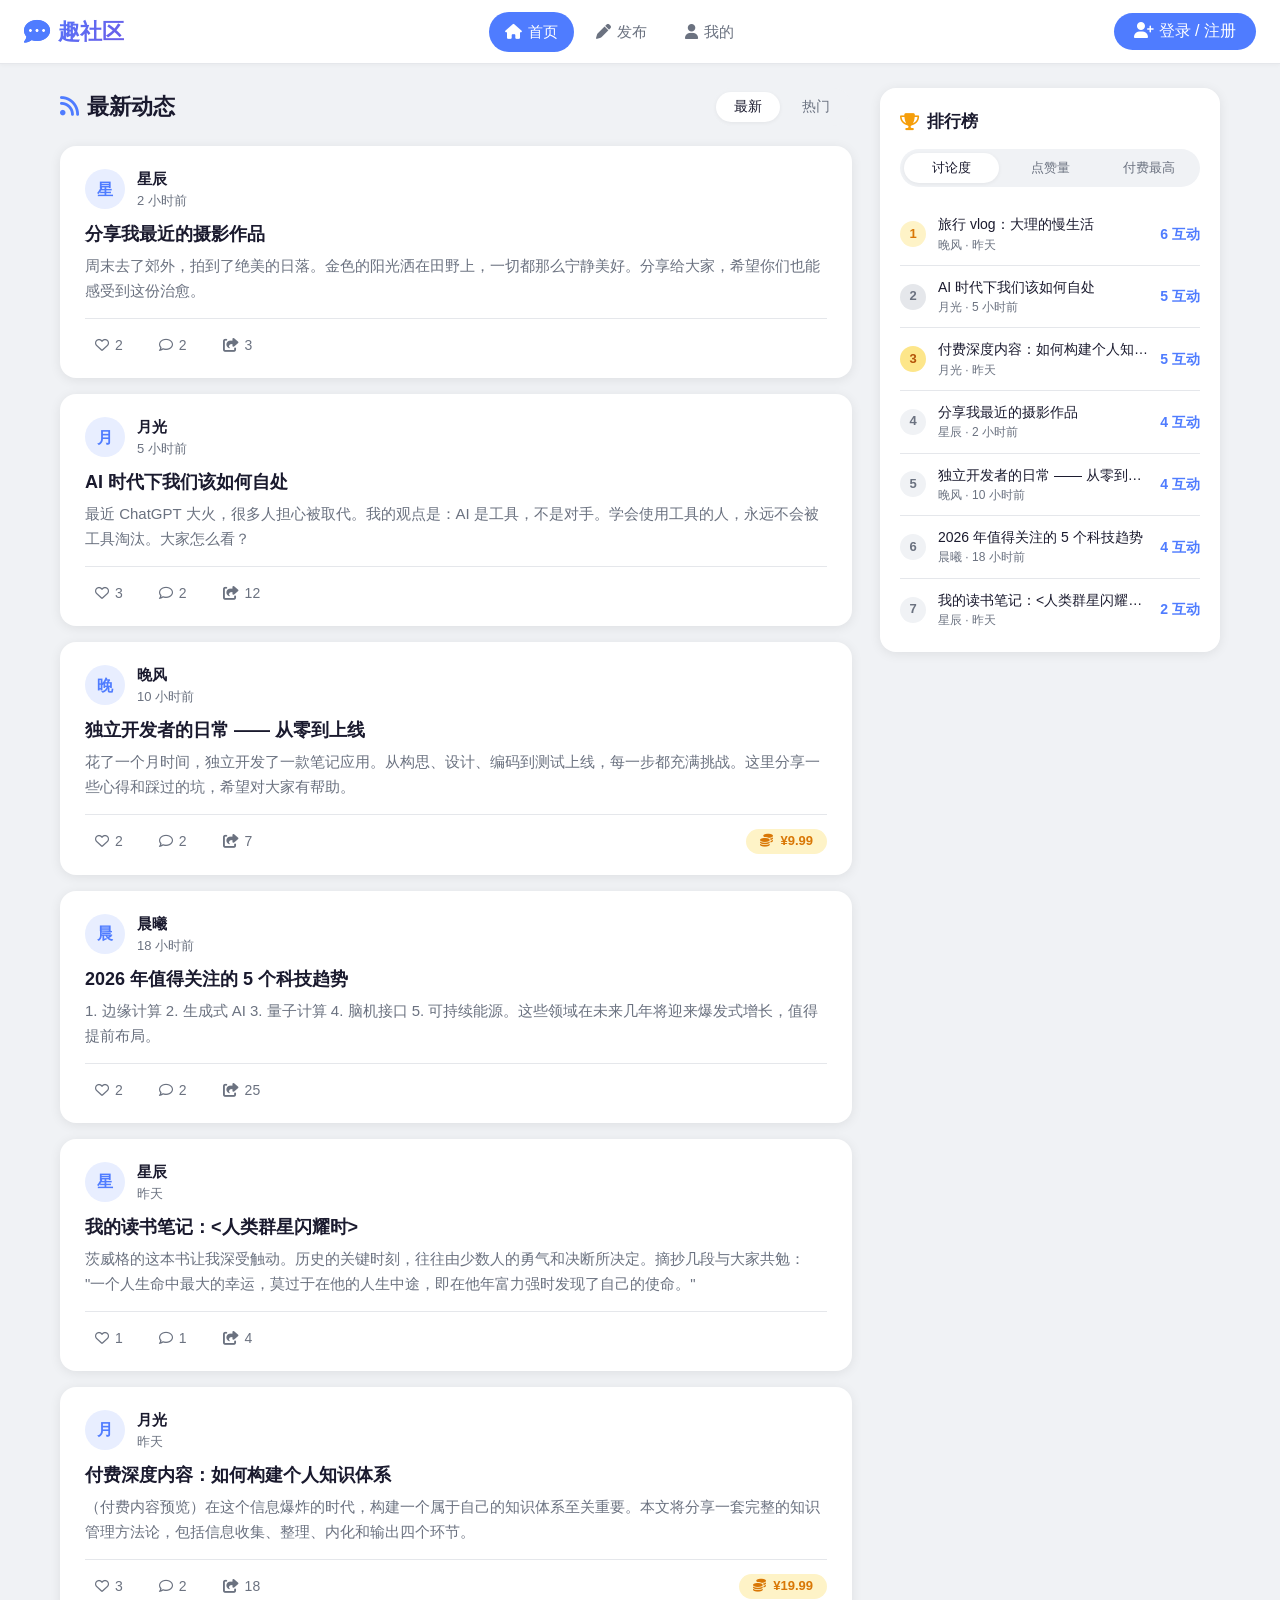
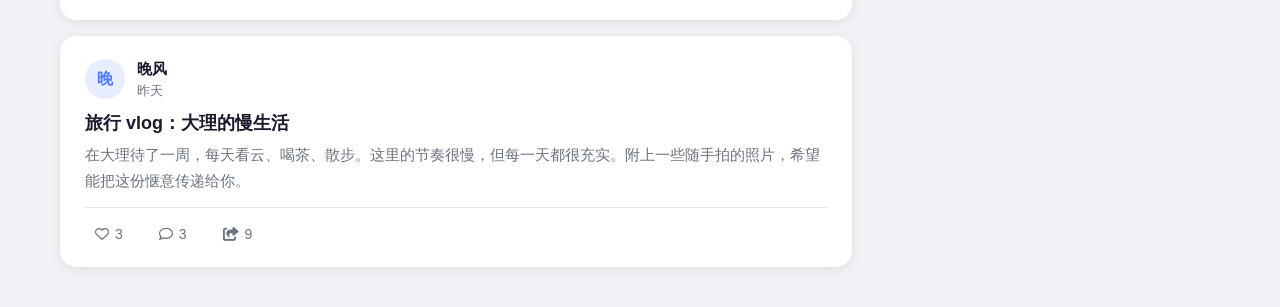
==== commit 415fc1dd: "Update deepseek_html_20260630_fe4e13.html 1593 far fa-share-alt 改为 fas fa-share-square" ====
--- a/deepseek_html_20260630_fe4e13.html
+++ b/deepseek_html_20260630_fe4e13.html
@@ -1590,7 +1590,7 @@
                                 <span class="count">${commentCount}</span>
                             </button>
                             <button class="action-btn share-btn" data-id="${p.id}">
-                                <i class="far fa-share-alt"></i>
+                                <i class="fas fa-share-square"></i>
                                 <span class="count">${p.shares || 0}</span>
                             </button>
                             ${price > 0 ? `<span class="price-tag"><i class="fas fa-coins"></i> ¥${price.toFixed(2)}</span>` : ''}
@@ -2090,4 +2090,4 @@
         console.log('📦 当前数据:', data);
     </script>
 </body>
-</html>+</html>
